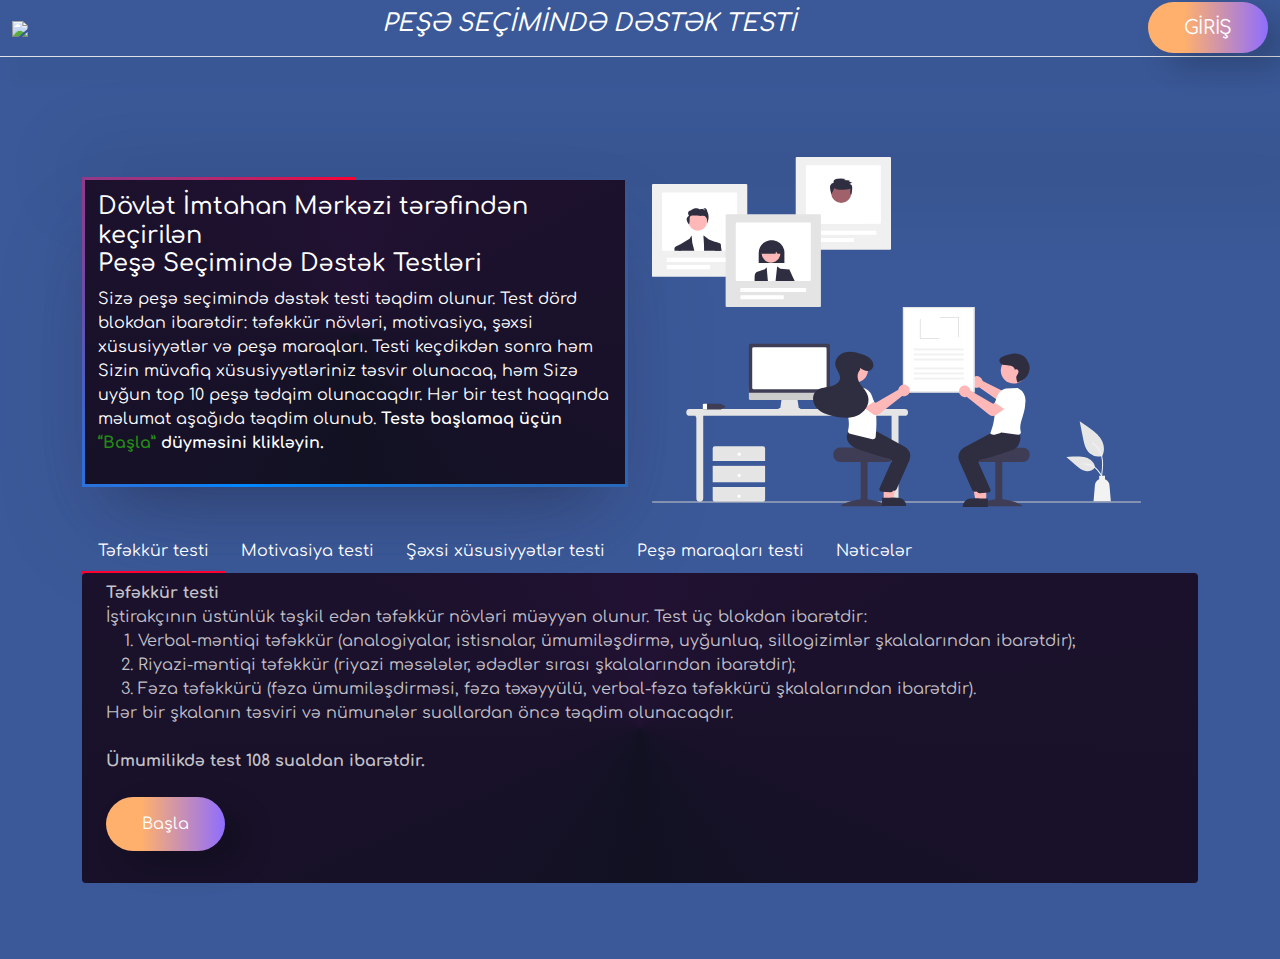
==== index.html @ a21ffefd "first commit" ====
<!DOCTYPE html>
<html lang="en">

<head>
    <meta charset="utf-8" />
    <meta name="viewport" content="width=device-width, initial-scale=1.0" />
    <title>Pe&#x15F;&#x259; Se&#xE7;imind&#x259; D&#x259;st&#x259;k Testi</title>
    <link rel="stylesheet" href="/peshe/lib/bootstrap/dist/css/bootstrap.min.css" />
    <link rel="stylesheet" href="/peshe/css/gin_site.css" />
    <link rel="stylesheet" href="https://cdnjs.cloudflare.com/ajax/libs/font-awesome/6.1.1/css/all.min.css">


    <link rel="preconnect" href="https://fonts.googleapis.com">
    <link rel="preconnect" href="https://fonts.gstatic.com" crossorigin>
    <link href="https://fonts.googleapis.com/css2?family=Comfortaa:wght@300;500;600;700&display=swap" rel="stylesheet">
</head>

<body>

    <header>
        <nav class="navbar navbar-expand-sm navbar-toggleable-sm navbar-light border-bottom box-shadow mb-3">
            <div class="container-fluid">
                <a href="https://www.dim.gov.az/" class="navbar-brand" target="_blank">
                    <img src="http://exam23.eu-central-1.elasticbeanstalk.com/peshe/img/dim_logo.png" 
                        height="70px" />
                </a>
                <div class="navbar-collapse collapse d-sm-inline-flex  justify-content-center">
                    <a href="/peshe/GINExam" class="telim-header-link">
                        <h2>PEŞƏ SEÇİMİNDƏ DƏSTƏK TESTİ</h2>
                    </a>
                </div>
                <div class="sub-button" id="login-part" style="display:none;">
                    <a href="/peshe/GINExam/Login" class="login-button">
                        <span>GİRİŞ</span>
                    </a>
                </div>
                <div class="sub-button" id="logout-part" style="display:none;">
                    <img id="user-image" class="user-logo" />
                    <button onclick="logout()" class="btn btn-link" <span>Çıxış</span>
                    </button>
                </div>


            </div>
        </nav>
    </header>
    <div class="container">
        <main role="main" class="pb-3">
            <div class="billboard-banner">
                <div class="row">
                    <div class="col-6">
                        <div class="billboard-banner-content-box">
                            <h4 class="content-h1">Dövlət İmtahan Mərkəzi tərəfindən keçirilən <br /> Peşə Seçimində
                                Dəstək
                                Testləri</h4>
                            <p class="text-md">
                                Sizə peşə seçimində dəstək testi təqdim olunur. Test dörd blokdan ibarətdir: təfəkkür
                                növləri,
                                motivasiya,
                                şəxsi xüsusiyyətlər və peşə maraqları. Testi keçdikdən sonra həm Sizin müvafiq
                                xüsusiyyətləriniz
                                təsvir
                                olunacaq, həm Sizə uyğun top 10 peşə tədqim olunacaqdır. Hər bir test haqqında məlumat
                                aşağıda
                                təqdim
                                olunub. <b>Testə başlamaq üçün <span style="color:rgb(35, 138, 21)">“Başla”</span> düyməsini
                                    klikləyin.</b>
                            </p>

                        </div>

                    </div>
                    <div class="col-6">
                        <img class="billboard-img" height="150px" src="./undraw_experts_re_i40h.svg" />
                        <img class="billboard-img" height="200px" src="./undraw_processing_re_tbdu.svg">
                    </div>
                </div>
            </div>

            <br />


            <ul class="nav nav-tabs" id="myTab" role="tablist">
                <li class="nav-item" role="presentation">
                    <button class="nav-link active" id="iq-tab" data-bs-toggle="tab" data-bs-target="#iq-tab-pane"
                        type="button" role="tab" aria-controls="iq-tab-pane" aria-selected="true">Təfəkkür
                        testi</button>
                </li>
                <li class="nav-item" role="presentation">
                    <button class="nav-link" id="motiv-tab" data-bs-toggle="tab" data-bs-target="#motiv-tab-pane"
                        type="button" role="tab" aria-controls="motiv-tab-pane" aria-selected="false">Motivasiya
                        testi</button>
                </li>
                <li class="nav-item" role="presentation">
                    <button class="nav-link" id="person-tab" data-bs-toggle="tab" data-bs-target="#person-tab-pane"
                        type="button" role="tab" aria-controls="person-tab-pane" aria-selected="false">Şəxsi
                        xüsusiyyətlər testi</button>
                </li>

                <li class="nav-item" role="presentation">
                    <button class="nav-link" id="peshe-tab" data-bs-toggle="tab" data-bs-target="#peshe-tab-pane"
                        type="button" role="tab" aria-controls="peshe-tab-pane" aria-selected="false">Peşə maraqları
                        testi</button>
                </li>
                <li class="nav-item" role="presentation">
                    <button class="nav-link" id="result-tab" data-bs-toggle="tab" data-bs-target="#result-tab-pane"
                        type="button" role="tab" aria-controls="peshe-tab-pane" aria-selected="false">Nəticələr</button>
                </li>
            </ul>
            <div class="tab-content" id="myTabContent">
                <div class="tab-pane fade show active" id="iq-tab-pane" role="tabpanel" aria-labelledby="iq-tab"
                    tabindex="0">
                    <ul class="list-group">
                        <li class="list-group-item d-flex justify-content-between align-items-start">
                            <div class="ms-2 me-auto">
                                <div class="fw-bold" style="line-height: 1.5;">Təfəkkür testi</div>
                                İştirakçının üstünlük təşkil edən təfəkkür növləri müəyyən olunur. Test üç blokdan
                                ibarətdir:
                                <br />
                                <ol>
                                    <li>Verbal-məntiqi təfəkkür (analogiyalar, istisnalar, ümumiləşdirmə, uyğunluq,
                                        sillogizimlər
                                        şkalalarından ibarətdir);</li>
                                    <li>Riyazi-məntiqi təfəkkür (riyazi məsələlər, ədədlər sırası şkalalarından
                                        ibarətdir);</li>
                                    <li>Fəza təfəkkürü (fəza ümumiləşdirməsi, fəza təxəyyülü, verbal-fəza təfəkkürü
                                        şkalalarından
                                        ibarətdir).</li>
                                </ol>

                                Hər bir şkalanın təsviri və nümunələr suallardan öncə təqdim olunacaqdır.
                                <br />
                                <br />
                                <b>Ümumilikdə test 108 sualdan ibarətdir.</b>
                                <br />
                                <br />
                                <button id="t1" data-url="" class="login-button"
                                    onclick="startExam(1,1,'/peshe/GINTestExam/CheckUser?c=1&amp;b=1')">Başla</button>
                                <br />
                                <br />
                            </div>
                        </li>
                    </ul>
                </div>
                <div class="tab-pane fade" id="person-tab-pane" role="tabpanel" aria-labelledby="person-tab"
                    tabindex="0">
                    <ul class="list-group">
                        <li class="list-group-item d-flex justify-content-between align-items-start">
                            <div class="ms-2 me-auto">
                                <div class="fw-bold">Şəxsi xüsusiyyətlər testi</div>
                                Testin nəticələri şəxsin hansı xüsusiyyətlərə malik olduğunu göstərir. Testdə
                                qiymətləndirilən
                                xüsusiyyətlər: emosional sabitlik, yeniliyə açıqlıq, özünü idarəetmə, empatiya,
                                liderlik, riskə
                                hazırlıq, emosionallıq, səmimilik, çeviklik.
                                <br />
                                <br />
                                <b>Test 70 sualdan ibarətdir.</b>
                                <br />
                                <br />
                                <button id="t2" data-url="" class="login-button"
                                    onclick="startExam(2,11,'/peshe/GINTestExam/CheckUser?c=2&amp;b=11')">Başla</button>
                                <br />
                                <br />
                            </div>

                        </li>
                    </ul>
                </div>
                <div class="tab-pane fade" id="motiv-tab-pane" role="tabpanel" aria-labelledby="motiv-tab" tabindex="0">
                    <ul class="list-group">
                        <li class="list-group-item d-flex justify-content-between align-items-start">
                            <div class="ms-2 me-auto">
                                <div class="fw-bold">Motivasiya testi</div>
                                Oxuma motivasiyasının növü müəyyən edilir. Testin əsasında üç motivasiya növü dayanır:
                                daxili
                                motivasiya, xarici avtonom motivasiya, xarici idarəolunan motivasiya. Motivasiya növünün
                                müəyyən
                                edilməsi insanı öyrənmə fəaliyyətinə nəyin sövq etdiyini anlamağa kömək edir.
                                <br />
                                <br />
                                <b>Ümumilikdə test 18 sualdan ibarətdir.</b>
                                <br />
                                <br />
                                <button id="t3" data-url="" class="login-button"
                                    onclick="startExam(3,12,'/peshe/GINTestExam/CheckUser?c=3&amp;b=1')">Başla</button>
                                <br />
                                <br />
                            </div>
                        </li>
                    </ul>
                </div>
                <div class="tab-pane fade" id="peshe-tab-pane" role="tabpanel" aria-labelledby="peshe-tab" tabindex="0">
                    <ul class="list-group">
                        <li class="list-group-item d-flex justify-content-between align-items-start">
                            <div class="ms-2 me-auto">
                                <div class="fw-bold">Peşə maraqları testi</div>
                                Test 18 fəaliyyət istiqaməti və 3 fəaliyyət növü arasında istifadəçidə aparıcı istiqamət
                                və növü
                                müəyyən etməyə yönəlmişdir.
                                <br />
                                <br />
                                <b>Ümumilikdə test 90 sualdan ibarətdir.</b>
                                <br />
                                <br />
                                <button id="t4" data-url="" class="login-button"
                                    onclick="startExam(4,13,'/peshe/GINTestExam/CheckUser?c=4&amp;b=13')">Başla</button>
                                <br />
                                <br />
                            </div>
                        </li>
                    </ul>
                </div>
                <div class="tab-pane fade" id="result-tab-pane" role="tabpanel" aria-labelledby="result-tab"
                    tabindex="0">
                    <ul class="list-group">
                        <li class="list-group-item d-flex justify-content-between align-items-start">
                            <div class="ms-2 me-auto">
                                <div class="fw-bold">Nəticələr</div>
                                İmtahan nəticəsində uyğun hesab olunan 5-10 peşədən ibarət siyahı təqdim olunur.<br />
                                Daha sonra isə hər test üzrə müvafiq geri bildirimlər verilir.
                                <br />

                                <button id="get-netice" class="login-button mt-4"
                                    onclick="getUserNetice('/peshe/GINExam/CheckForNetice')">Nəticələrə bax</button>
                            </div>
                        </li>
                    </ul>
                </div>
            </div>




        </main>
    </div>





    <!-- Modal -->
    <div class="modal hide fade in" data-keyboard="false" data-backdrop="static" id="xeberdarliq" tabindex="-1"
        role="dialog">
        <div class="modal-dialog" role="document">
            <div class="modal-content">
                <div class="modal-header">
                    <h5 class="modal-title" id="exampleModalLabel">Xəbərdarlıq</h5>
                </div>
                <div class="modal-body">
                </div>
                <div class="modal-footer">
                    <button type="button" class="btn btn-secondary" data-bs-dismiss="modal">Bağla</button>
                </div>
            </div>
        </div>
    </div>

    <script src="/peshe/lib/jquery/dist/jquery.min.js"></script>
    <script src="/peshe/lib/bootstrap/dist/js/bootstrap.bundle.min.js"></script>
    <script src="/peshe/js/gin_site.js"></script>

    <script type="text/javascript">
        window.onload = (event) => {
            const user = JSON.parse(sessionStorage.getItem("user"));
            if (user) {
                document.getElementById('login-part').style.display = "none";
                document.getElementById('logout-part').style.display = "block";
                document.getElementById('user-image').src = `data:image/png;base64,${user.userInfo.UserImage}`;
            } else {
                document.getElementById('login-part').style.display = "block";
                document.getElementById('logout-part').style.display = "none";
            }
        };
    </script>

    <script>
        function logout() {
            sessionStorage.clear();
            document.cookie = 'token=; Max-Age=0; path=/;'; //domain=' + location.hostname;
            window.location.href = '/peshe/GINExam'
        }
    </script>


</body>

</html>
---- peshe/css/gin_site.css ----
* {
    box-sizing: border-box;
    padding: 0;
    margin: 0;
  }
  :root{
    --blue:#368ff3;
    --blue-hover:#0263ca;
  }
  /* html {
    font-size: 14px;
    font-size: 72.5%;
  } */
  
  /* @media (max-width: 1024px) {
    html {
      font-size: 70%;
    }
  } */
  
  html {
    position: relative;
    min-height: 100%;
  }
  
  body {
    margin-bottom: 60px;
  }
  
  .billboard-banner {
    margin-top: 100px;
    display: flex;
    flex-direction: row;
    justify-content: center;
    align-content: center;
    background: transparent;
  }
  .billboard-banner .row{
     align-items: center;
  }
  .billboard-banner-content-box {
    box-shadow: rgba(50, 50, 93, 0.25) 0px 50px 100px -20px, rgba(0, 0, 0, 0.3) 0px 30px 60px -30px;
    padding: 2.4rem;
    display: flex;
    flex-direction: column;
    color: #fff;

  }
  @media ((max-width: 1440px)) {
    .billboard-banner-content-box {
        padding: 1rem;
    }
  }
  @media ((max-width: 1024px)) {
    .billboard-banner-content-box {
        padding: 1rem;
    }
    .text-md{
      font-size:0.7rem;
    }
  }
  @media ((max-width: 768px)) {
    .text-md{
      font-size:0.5rem;
    }
  }

  
  /*.login-button {
      color: #1c1d1f;
      background-color: transparent;
      border: 1px solid #1c1d1f;
      min-width: 8rem;
  }*/
  .sub-button {
    margin-left: 0.8rem;
    letter-spacing: -0.02rem;
    font-size: 1.2rem;
  }
  
  .login-button {
    color: rgb(255, 255, 255);
    background-color: transparent;
    background-image: linear-gradient(90deg, #ffb06c 30%, #8F6DFF 100%);
    border: none;
    box-shadow: 19px 13px 32px 0px rgba(0, 0, 0, 0.2);
    text-decoration: none;
    border-radius: 40px;
    padding: 15px 36px;

  }
  
  
  .loginbox {
    color: #1c1d1f;
    width: 380px;
    margin: 24px auto;
    max-width: 100%;
    background-color: #fff;
    border-radius: 10px;
  }
  
  .loginbox-header {
    border-bottom: solid 1px #d1d7dc;
    color: #1c1d1f;
    display: block;
    font-weight: 700;
    font-size: 15px;
    padding: 24px 64px 24px 24px;
    margin-top: 0;
    margin-bottom: 0;
    line-height: 1.43;
  }
  
  .loginbox-content {
    padding: 24px 24px 16px;
  }
  .loginbox-footer {
    display: block;
    padding: 0 0 24px;
    text-align: center;
    font-size: 15px;
    line-height: 1.43;
  }
  .manage-fields {
    background: 0 0;
    box-shadow: none;
    font-size: 15px;
    line-height: 1.43;
  }
  
  .manage-fields > div {
    margin-bottom: 8px;
    position: relative;
  }
  
  .manage-fields input[type="email"],
  .manage-fields input[type="password"] {
    color: #1c1d1f;
    font-size: 18px;
    height: auto;
    padding: 11px 20px 12px 20px;
  }
  
  .submit-row {
    text-align: center;
    font-size: 15px;
    line-height: 1.43;
  }
  
  .submit-row > button {
    font-size: 16px;
    font-weight: 700;
    height: 48px;
    margin-bottom: 16px;
    width: 100%;
  }
  
  a.telim-header-link {
    color: black;
    text-decoration: none;
  }
  .telim-header-link h2{
    color: #fff;
    font-size: 24px;
    font-style: italic;
  }
  a.telim-header-link:hover {
    text-decoration:underline;
  }
  a.link-block {
    text-decoration: none;
  }
  
  .blok-name{
    text-align: center;
    font-size: 2rem;
    font-weight: bold;
    text-decoration: underline;
  }
  
  .questions-panel {
    position: fixed;
    top: 55px;
    right: 5px;
    display: flex;
    align-items: center;
    justify-content: center;
    flex-direction: row;
  }
  
  .sidenav{
    display: block;
    align-items: center;
    flex-direction: column;
    height: 100%;
    z-index: 1;
    /* background-color: var(--blue); */
    bottom: 0;
    margin-top: 10vh;
    margin-right: 1vw;
    min-height: 90vh;
  }
  
  .side-button,.side-button-ans {
    width: 30px;
    height: 30px;
    border: none;
    outline: none;
    cursor: pointer;
    border-radius: 50%;
    -webkit-border-radius: 50%;
    -moz-border-radius: 50%;
    -ms-border-radius: 50%;
    -o-border-radius: 50%;
  }
  
  .side-button:hover,.side-button-ans {
    color: #fff;
    background-color: var(--blue-hover);
    transition: all 0.3s ease;
    -webkit-transition: all 0.3s ease;
    -moz-transition: all 0.3s ease;
    -ms-transition: all 0.3s ease;
    -o-transition: all 0.3s ease;
  }
  
  
  .accordion {
    top: 10px;
    right: 0;
    position: relative;
    display: flex;
    justify-content: center;
    align-items: center;
    width: 40px;
    height: 40px;
    background-color: var(--blue);
    font-size: 48px;
    border: none;
    outline: none;
    color: #fff;
    cursor: pointer;
    margin: 0px 15px;
    border-radius: 50%;
    -webkit-border-radius: 50%;
    -moz-border-radius: 50%;
    -ms-border-radius: 50%;
    -o-border-radius: 50%;
  }
  
  .accordion >i{
    font-size: 24px;
  }
  
  .accordion:hover {
    background-color: var(--blue-hover);
  }
  
  .activeAccordion {
    transform: rotate(180deg);
    -webkit-transform: rotate(180deg);
    -moz-transform: rotate(180deg);
    -ms-transform: rotate(180deg);
    -o-transform: rotate(180deg);
  }
  
  .user-logo{
    width: 60px;
    height: 75px;
    border-radius: 50%;
    border: 2px solid #cddc39;
    filter: drop-shadow(0 0 8px #ff5722);
  
  }
  
  
  
  .question-header {
    display: flex;
    align-items: center;
    justify-content: space-between;
    border-bottom: 1px solid lightgrey;
    height: 60px;
    padding: 0 30px;
    color: #fff;
  }
  
  .title {
    font-size: 20px;
    font-weight: 600;
  }
  
  .que-text {
    font-size: 20px;
    color: #fff;
    /* font-weight: 600; */
  }
  
  .question-box {
    padding: 25px 30px 0px 30px;
    border-radius: 0px 0px 5px 5px;
    -webkit-border-radius: 0px 0px 5px 5px;
    -moz-border-radius: 0px 0px 5px 5px;
    -ms-border-radius: 0px 0px 5px 5px;
    -o-border-radius: 0px 0px 5px 5px;
  }
  
  .multi-option-list {
    padding: 20px 0;
    display: block;
  }
  
  .multi-option {
    display: flex;
    align-items: center;
    justify-content: space-between;
    font-size: 15px;
    background-color: aliceblue;
    border: 1px solid #84c5fe;
    padding: 8px 15px;
    margin-bottom: 15px;
    cursor: pointer;
    border-radius: 10px;
    transition: all 0.3 ease;
    -webkit-transition: all 0.3 ease;
    -moz-transition: all 0.3 ease;
    -ms-transition: all 0.3 ease;
    -o-transition: all 0.3 ease;
    -webkit-border-radius: 10px;
    -moz-border-radius: 10px;
    -ms-border-radius: 10px;
    -o-border-radius: 10px;
  }
  
  .multi-option:hover {
    background-color: #cce5ff;
    color: #004085;
    border-color: #b8daff;
  }
  
  .dot-max{
    width: 50px;
    height: 50px;
    /* padding: 13px 13px; */
    border-radius: 25px;
    font-size: 18px;
    text-align: center;
    font-weight: bold;
  }
  .dot-med{
    width: 40px;
    height: 40px;
    /* padding: 13px 13px; */
    border-radius: 20px;
    font-size: 14px;
    text-align: center;
    font-weight: bold;
  }
  .dot-min{
    width: 30px;
    height: 30px;
    /* padding: 13px 13px; */
    border-radius: 15px;
    font-size: 10px;
    text-align: center;
    font-weight: bold;
  }
  .dot-question{
    font-size: 1.3rem;
    text-align: left;
  }
  .l{
    border-color: #0d6efd;
    border-width: 0.2rem;
  }
  .r{
    border-color: #dc3545;
    border-width: 0.2rem;
  }
  .m{
    border-color:black  ;
    border-width: 0.2rem;
  }
  
  .lf{
    background-color: #0d6efd;
    color:white;
  }
  .rf{
    background-color: #dc3545;
    color:white;
  }
  .mf{
    background-color:black  ;
    color:white;
  }
  
  .mbt-checked{
    background-color: gainsboro;
  }
  .display-check-img{
    background-image:url( '/img/check.svg' );
  }
  .display-dot-text{
    display: none;
  }
  
  .sidenav-close{
    display: block;
    align-items: center;
    flex-direction: column;
    height: 100%;
    z-index: 1;
    /* background-color: var(--blue); */
    bottom: 0;
    margin-top: 10vh;
    margin-right: 1vw;
    min-height: 90vh;
  }
  
  .netice1{
    font-style: italic;
    border:1px solid #004085 ;
  }


  body{
    background-color: #3b5998;
    font-family: 'Comfortaa', cursive;
  }
  header{
    box-shadow: 12.6px 27.4px 10px rgb(0 0 0 / 2%), 65px 141px 80px rgb(0 0 0 / 7%);
    background-color: transparent;
  }

  .billboard-banner-content-box {
    --border-size: 3px;
    --border-angle: 0turn;
    background-image: conic-gradient(from var(--border-angle), #213, #112 50%, #213), conic-gradient(from var(--border-angle), transparent 20%, #08f, #f03);
    background-size: calc(100% - (var(--border-size) * 2)) calc(100% - (var(--border-size) * 2)), cover;
    background-position: center center;
    background-repeat: no-repeat;
    animation: bg-spin 3s linear infinite;
 }
  @keyframes bg-spin {
    to {
      --border-angle: 1turn;
   }
 }
  .billboard-banner-content-box:hover {
    animation-play-state: paused;
 }
  @property --border-angle {
    syntax: "<angle>";
    inherits: true;
    initial-value: 0turn;
 }
 

 .list-group-item{
    background-image: conic-gradient(from var(--border-angle), #213, #112 50%, #213), conic-gradient(from var(--border-angle), transparent 20%, #08f, #f03);
    background-size: calc(100% - (var(--border-size) * 2)) calc(100% - (var(--border-size) * 2)), cover;
    background-position: center center;
    background-repeat: no-repeat;
    color: #ffffffbf;
    border: none;

 }

 .nav-tabs  .nav-link, .nav-tabs .nav-link.active {
  color: #fff;
  background-color: transparent; 
  border: none;
}
.nav-tabs{
  border: none;
}
.nav-link.active {
  border-bottom: 3px solid #f03 !important;
}

main h3, main h4{
  color: #fff;
}
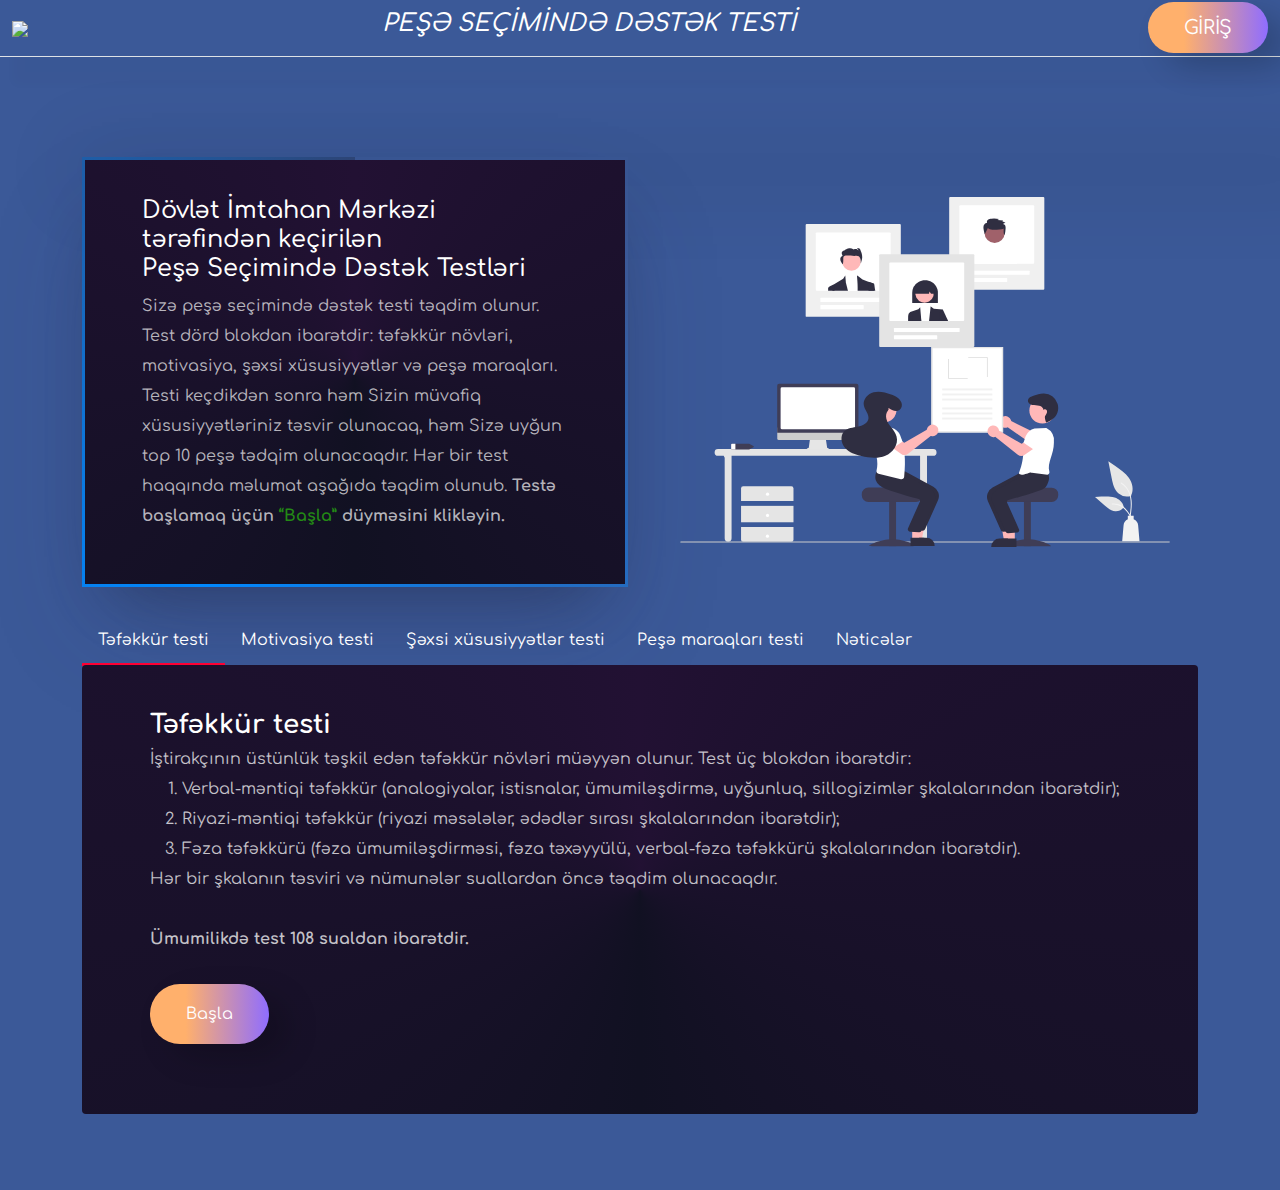
==== commit c27e4efb: "changes some" ====
--- a/index.html
+++ b/index.html
@@ -70,7 +70,7 @@
                         </div>
 
                     </div>
-                    <div class="col-6">
+                    <div class="col-6 justify-content-end d-flex flex-column">
                         <img class="billboard-img" height="150px" src="./undraw_experts_re_i40h.svg" />
                         <img class="billboard-img" height="200px" src="./undraw_processing_re_tbdu.svg">
                     </div>
--- a/peshe/css/gin_site.css
+++ b/peshe/css/gin_site.css
@@ -26,6 +26,7 @@
   
   body {
     margin-bottom: 60px;
+    line-height: 30px
   }
   
   .billboard-banner {
@@ -438,11 +439,17 @@
   .billboard-banner-content-box {
     --border-size: 3px;
     --border-angle: 0turn;
-    background-image: conic-gradient(from var(--border-angle), #213, #112 50%, #213), conic-gradient(from var(--border-angle), transparent 20%, #08f, #f03);
+    background-image: conic-gradient(from var(--border-angle), #213, #112 50%, #213), conic-gradient(from var(--border-angle), transparent 20%, #08f, rgba(0,0,0,.2));
     background-size: calc(100% - (var(--border-size) * 2)) calc(100% - (var(--border-size) * 2)), cover;
     background-position: center center;
     background-repeat: no-repeat;
-    animation: bg-spin 3s linear infinite;
+    padding: 2.5rem 60px;
+ }
+ .billboard-banner-content-box .content-h1{
+  color: #fff;
+ }
+ .billboard-banner-content-box .text-md{
+  color: #ffffffb3;
  }
   @keyframes bg-spin {
     to {
@@ -460,15 +467,20 @@
  
 
  .list-group-item{
-    background-image: conic-gradient(from var(--border-angle), #213, #112 50%, #213), conic-gradient(from var(--border-angle), transparent 20%, #08f, #f03);
-    background-size: calc(100% - (var(--border-size) * 2)) calc(100% - (var(--border-size) * 2)), cover;
-    background-position: center center;
-    background-repeat: no-repeat;
-    color: #ffffffbf;
-    border: none;
-
- }
-
+  background-image: conic-gradient(from var(--border-angle), #213, #112 50%, #213), conic-gradient(from var(--border-angle), transparent 20%, #08f, #f03);
+  background-size: calc(100% - (var(--border-size) * 2)) calc(100% - (var(--border-size) * 2)), cover;
+  background-position: center center;
+  background-repeat: no-repeat;
+  color: #ffffffbf;
+  border: none;
+  padding: 2.5rem 60px;
+ }
+
+ .list-group-item .fw-bold{
+ 
+    font-size: 26px;
+    color: #fff;
+ }
  .nav-tabs  .nav-link, .nav-tabs .nav-link.active {
   color: #fff;
   background-color: transparent; 
